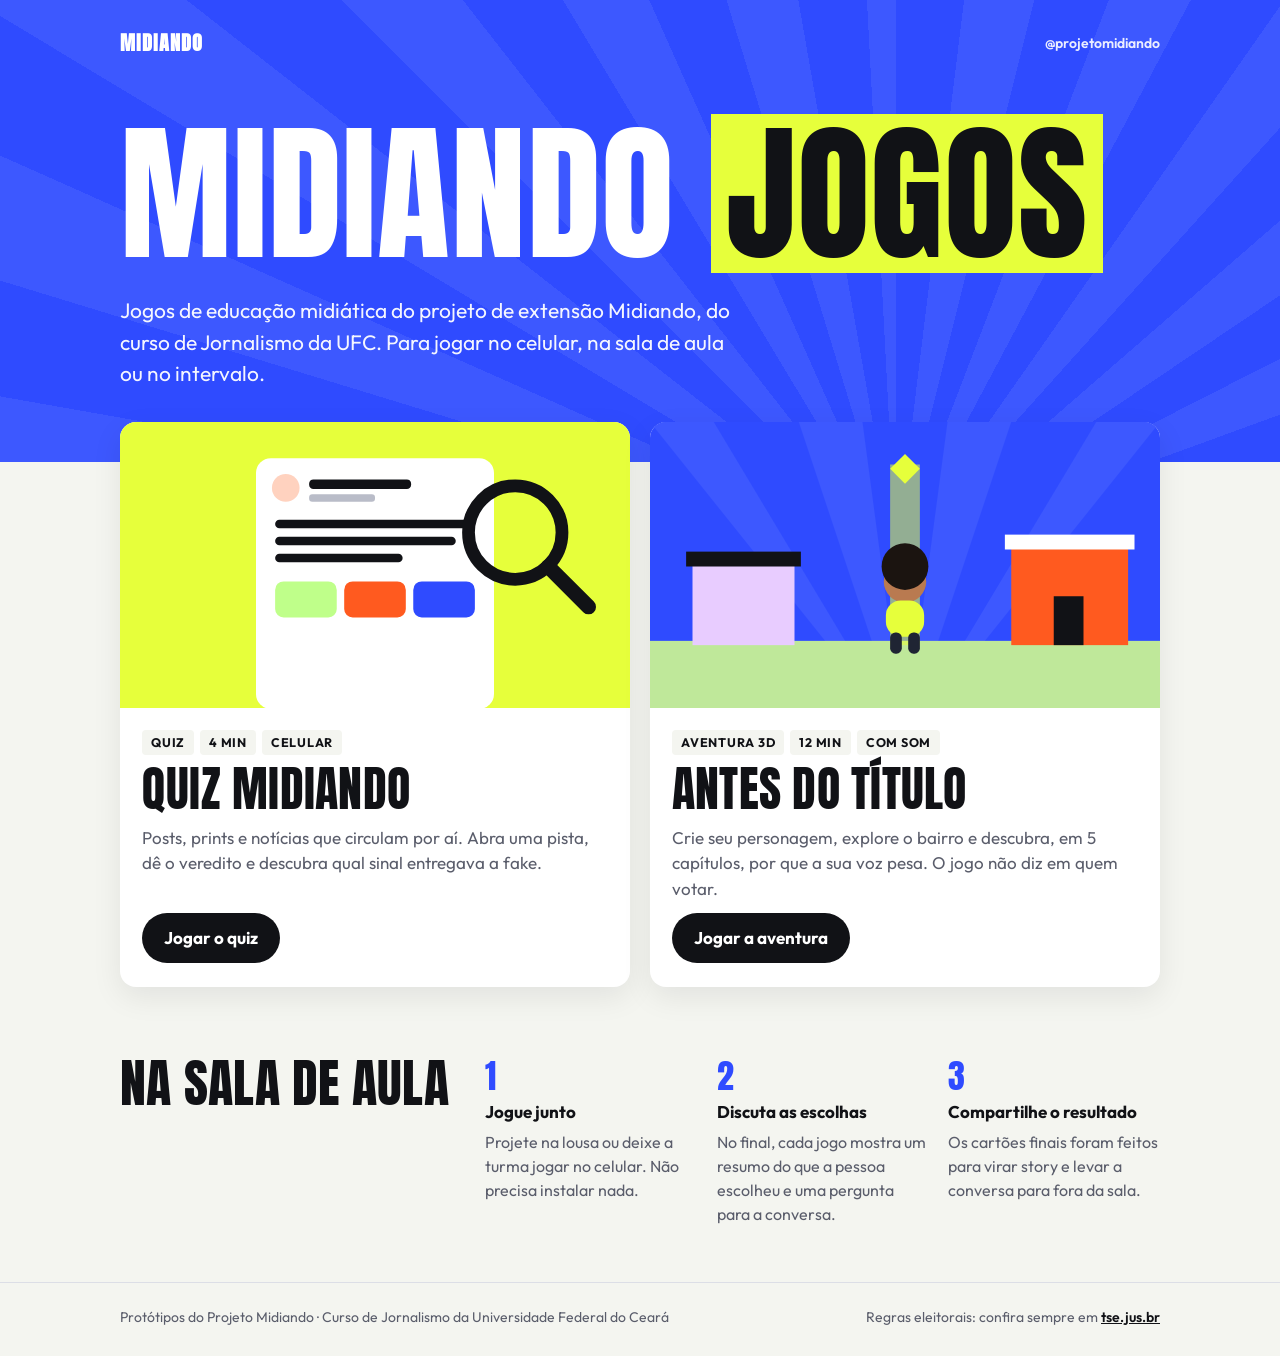
==== index.html @ 6509164a "Add Midiando Jogos site with Quiz Midiando and Antes do Título Co-Authored-By: Claude Opus 5.5 <nore" ====
<!doctype html>
<html lang="pt-BR">
<meta charset="utf-8">
<meta name="viewport" content="width=device-width,initial-scale=1,viewport-fit=cover">
<title>Midiando Jogos</title>
<meta name="description" content="Jogos de educação midiática do projeto de extensão Midiando, do curso de Jornalismo da UFC.">
<meta property="og:title" content="Midiando Jogos">
<meta property="og:description" content="Jogos de educação midiática do projeto de extensão Midiando, do curso de Jornalismo da UFC.">
<meta property="og:type" content="website">
<meta name="theme-color" content="#2F4BFF">
<link rel="icon" href="data:image/svg+xml,%3Csvg xmlns='http://www.w3.org/2000/svg' viewBox='0 0 64 64'%3E%3Crect width='64' height='64' rx='14' fill='%232F4BFF'/%3E%3Crect x='12' y='34' width='40' height='16' fill='%23E6FF3B'/%3E%3Cpath d='M16 30V14h7l9 11 9-11h7v16h-7v-7l-9 10-9-10v7z' fill='%23fff'/%3E%3C/svg%3E">
<link rel="preconnect" href="https://fonts.googleapis.com">
<link rel="preconnect" href="https://fonts.gstatic.com" crossorigin>
<link rel="stylesheet" href="https://fonts.googleapis.com/css2?family=Anton&family=Outfit:wght@400;500;600;700;800&display=swap">
<style>
/* Layout: faixa azul com raios (como os posts do @projetomidiando), dois cartões de jogo lado a lado, bloco curto para professores. */
:root{
  --blue:#2F4BFF; --blue-2:#3D58FF; --lime:#E6FF3B; --orange:#FF5A1F; --green:#BFFF8A;
  --ink:#111216; --ink-2:#5A5D6B; --line:#DCDEE6; --paper:#FFFFFF; --bg:#F4F5F0;
  --f-display:"Anton","Bebas Neue",Impact,"Arial Narrow",sans-serif;
  --f-body:"Outfit",system-ui,-apple-system,"Segoe UI",sans-serif;
  --r:16px;
  color-scheme:light;
}
*{box-sizing:border-box}
html{scroll-behavior:smooth}
body{margin:0;font-family:var(--f-body);font-size:17px;line-height:1.5;color:var(--ink);background:var(--bg)}
a{color:inherit}
a:focus-visible{outline:3px solid var(--blue);outline-offset:3px}
@media (prefers-reduced-motion:reduce){*{animation:none!important;transition:none!important}html{scroll-behavior:auto}}
h1,h2,h3{margin:0;font-family:var(--f-display);font-weight:400;text-transform:uppercase;line-height:.95;letter-spacing:.005em;text-wrap:balance}
p{margin:0}
.wrap{max-width:1080px;margin:0 auto;padding-left:max(20px,env(safe-area-inset-left,0px));padding-right:max(20px,env(safe-area-inset-right,0px))}
.lime{background:var(--lime);color:var(--ink);padding:0 .14em;box-decoration-break:clone;-webkit-box-decoration-break:clone}

.hero{background:repeating-conic-gradient(from 0deg at 70% 120%,var(--blue) 0 7deg,var(--blue-2) 7deg 14deg);color:#fff}
.hero .wrap{padding-block:calc(28px + env(safe-area-inset-top,0px)) 72px;display:flex;flex-direction:column;gap:22px}
.top{display:flex;justify-content:space-between;align-items:center;gap:12px;font-weight:600;font-size:14px}
.top .mark{font-family:var(--f-display);font-size:20px;letter-spacing:.05em}
.top a{text-decoration:none;opacity:.9}
.top a:hover{opacity:1;text-decoration:underline}
.hero h1{font-size:clamp(64px,15vw,150px);margin-top:28px;line-height:1}
.hero h1 .lime{display:inline-block;line-height:1.06;padding:0 .1em;margin-top:.04em}
.hero p{font-size:clamp(17px,2.2vw,21px);max-width:44ch;opacity:.95}

.games{display:grid;grid-template-columns:repeat(2,minmax(0,1fr));gap:20px;margin-top:-40px}
.game{background:var(--paper);border-radius:var(--r);overflow:hidden;display:flex;flex-direction:column;text-decoration:none;box-shadow:0 10px 30px rgba(17,18,22,.08);transition:transform .2s}
.game:hover{transform:translateY(-3px)}
.game .art{aspect-ratio:16/9;line-height:0}
.game .art svg{width:100%;height:100%;display:block}
.game .body{padding:22px 22px 24px;display:flex;flex-direction:column;gap:12px;flex:1}
.meta{display:flex;flex-wrap:wrap;gap:6px}
.meta span{font-size:12.5px;font-weight:700;letter-spacing:.06em;text-transform:uppercase;padding:3px 9px;border-radius:4px;background:var(--bg)}
.game h2{font-size:clamp(36px,5vw,48px)}
.game p{color:var(--ink-2)}
.play{margin-top:auto;align-self:flex-start;display:inline-flex;align-items:center;gap:8px;background:var(--ink);color:#fff;border-radius:999px;padding:12px 22px;font-weight:700}
.game:hover .play{background:var(--blue)}

.aula{display:grid;grid-template-columns:1fr 2fr;gap:28px;padding-block:72px 56px;align-items:start}
.aula h2{font-size:clamp(34px,5vw,52px)}
.points{list-style:none;margin:0;padding:0;display:grid;grid-template-columns:repeat(3,minmax(0,1fr));gap:20px;counter-reset:p}
.points li{counter-increment:p;display:flex;flex-direction:column;gap:6px;min-width:0}
.points li::before{content:counter(p);font-family:var(--f-display);font-size:34px;color:var(--blue);line-height:1}
.points b{font-weight:700}
.points span{color:var(--ink-2);font-size:16px}

footer{border-top:1px solid var(--line)}
footer .wrap{padding-block:24px calc(28px + env(safe-area-inset-bottom,0px));display:flex;flex-wrap:wrap;justify-content:space-between;gap:10px;font-size:14px;color:var(--ink-2)}
footer a{font-weight:600;color:var(--ink)}

@media (max-width:760px){
  .games{grid-template-columns:1fr;margin-top:-32px}
  .aula{grid-template-columns:1fr;padding-block:56px 40px}
  .points{grid-template-columns:1fr}
}
</style>

<header class="hero">
  <div class="wrap">
    <div class="top"><span class="mark">MIDIANDO</span><a href="https://www.instagram.com/projetomidiando/" target="_blank" rel="noopener">@projetomidiando</a></div>
    <h1>Midiando <span class="lime">Jogos</span></h1>
    <p>Jogos de educação midiática do projeto de extensão Midiando, do curso de Jornalismo da UFC. Para jogar no celular, na sala de aula ou no intervalo.</p>
  </div>
</header>

<main class="wrap">
  <section class="games" aria-label="Jogos">
    <a class="game" href="quiz/">
      <div class="art" aria-hidden="true">
        <svg viewBox="0 0 480 270" preserveAspectRatio="xMidYMid slice"><rect width="480" height="270" fill="#E6FF3B"/><rect x="128" y="34" width="224" height="236" rx="14" fill="#fff"/><circle cx="156" cy="62" r="13" fill="#FFD2BF"/><rect x="178" y="54" width="96" height="9" rx="4" fill="#111216"/><rect x="178" y="68" width="62" height="7" rx="3" fill="#B9BCC8"/><rect x="146" y="92" width="188" height="8" rx="4" fill="#111216"/><rect x="146" y="108" width="170" height="8" rx="4" fill="#111216"/><rect x="146" y="124" width="120" height="8" rx="4" fill="#111216"/><rect x="146" y="150" width="58" height="34" rx="8" fill="#BFFF8A"/><rect x="211" y="150" width="58" height="34" rx="8" fill="#FF5A1F"/><rect x="276" y="150" width="58" height="34" rx="8" fill="#2F4BFF"/><circle cx="372" cy="104" r="44" fill="none" stroke="#111216" stroke-width="12"/><path d="M403 136l38 38" stroke="#111216" stroke-width="14" stroke-linecap="round"/></svg>
      </div>
      <div class="body">
        <div class="meta"><span>Quiz</span><span>4 min</span><span>Celular</span></div>
        <h2>Quiz Midiando</h2>
        <p>Posts, prints e notícias que circulam por aí. Abra uma pista, dê o veredito e descubra qual sinal entregava a fake.</p>
        <span class="play">Jogar o quiz</span>
      </div>
    </a>
    <a class="game" href="antes-do-titulo/">
      <div class="art" aria-hidden="true">
        <svg viewBox="0 0 480 270" preserveAspectRatio="xMidYMid slice"><rect width="480" height="270" fill="#2F4BFF"/><g fill="#3D58FF"><path d="M240 300 0 0h60z"/><path d="M240 300 140 0h60z"/><path d="M240 300 280 0h60z"/><path d="M240 300 420 0h60z"/></g><rect x="0" y="206" width="480" height="64" fill="#BFE89A"/><rect x="40" y="132" width="96" height="78" fill="#E8CCFF"/><rect x="34" y="122" width="108" height="14" fill="#111216"/><rect x="340" y="116" width="110" height="94" fill="#FF5A1F"/><rect x="334" y="106" width="122" height="14" fill="#fff"/><rect x="380" y="164" width="28" height="46" fill="#111216"/><rect x="226" y="40" width="28" height="170" fill="#E6FF3B" opacity=".55"/><path d="M240 30l14 14-14 14-14-14z" fill="#E6FF3B"/><circle cx="240" cy="150" r="20" fill="#B97A50"/><circle cx="240" cy="136" r="22" fill="#1B1410"/><rect x="222" y="168" width="36" height="34" rx="14" fill="#E6FF3B"/><rect x="226" y="198" width="11" height="20" rx="5" fill="#1F2433"/><rect x="243" y="198" width="11" height="20" rx="5" fill="#1F2433"/></svg>
      </div>
      <div class="body">
        <div class="meta"><span>Aventura 3D</span><span>12 min</span><span>Com som</span></div>
        <h2>Antes do Título</h2>
        <p>Crie seu personagem, explore o bairro e descubra, em 5 capítulos, por que a sua voz pesa. O jogo não diz em quem votar.</p>
        <span class="play">Jogar a aventura</span>
      </div>
    </a>
  </section>

  <section class="aula">
    <h2>Na sala de aula</h2>
    <ol class="points">
      <li><b>Jogue junto</b><span>Projete na lousa ou deixe a turma jogar no celular. Não precisa instalar nada.</span></li>
      <li><b>Discuta as escolhas</b><span>No final, cada jogo mostra um resumo do que a pessoa escolheu e uma pergunta para a conversa.</span></li>
      <li><b>Compartilhe o resultado</b><span>Os cartões finais foram feitos para virar story e levar a conversa para fora da sala.</span></li>
    </ol>
  </section>
</main>

<footer>
  <div class="wrap">
    <span>Protótipos do Projeto Midiando · Curso de Jornalismo da Universidade Federal do Ceará</span>
    <span>Regras eleitorais: confira sempre em <a href="https://www.tse.jus.br" target="_blank" rel="noopener">tse.jus.br</a></span>
  </div>
</footer>
</html>
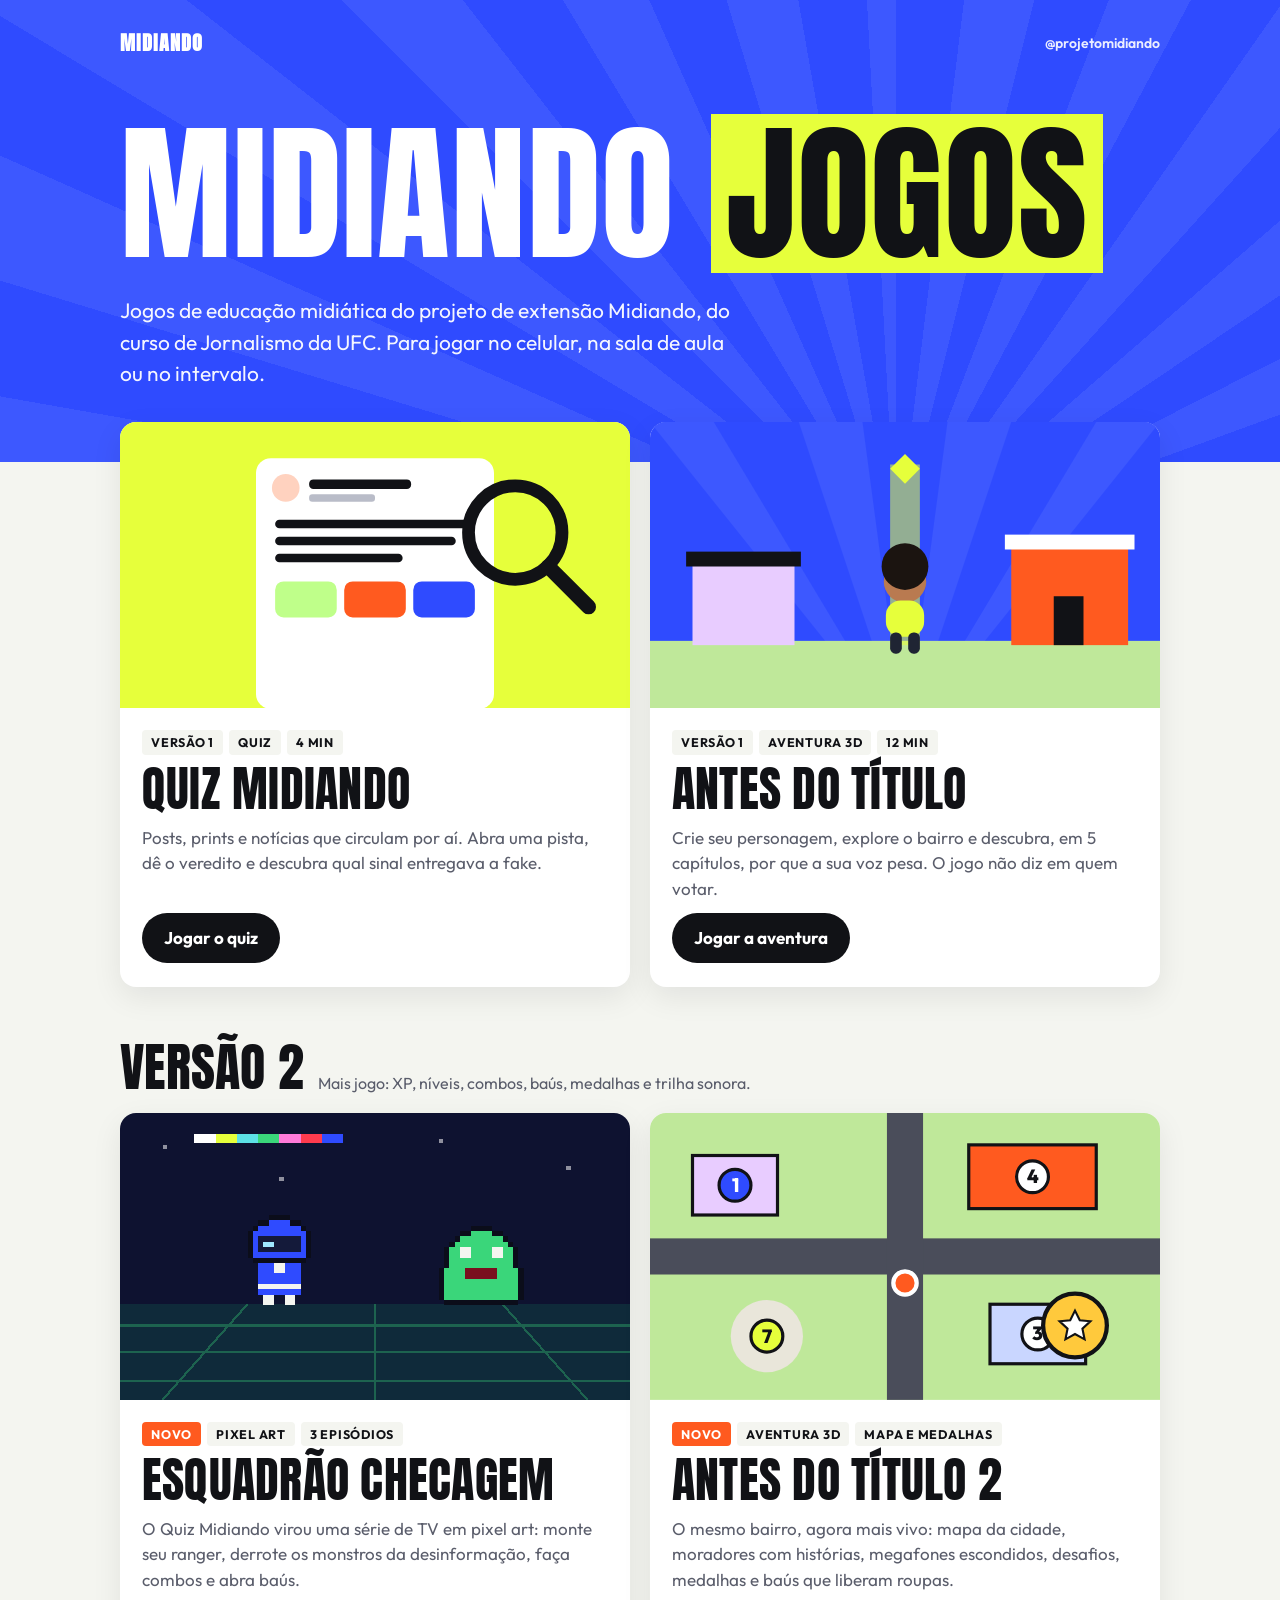
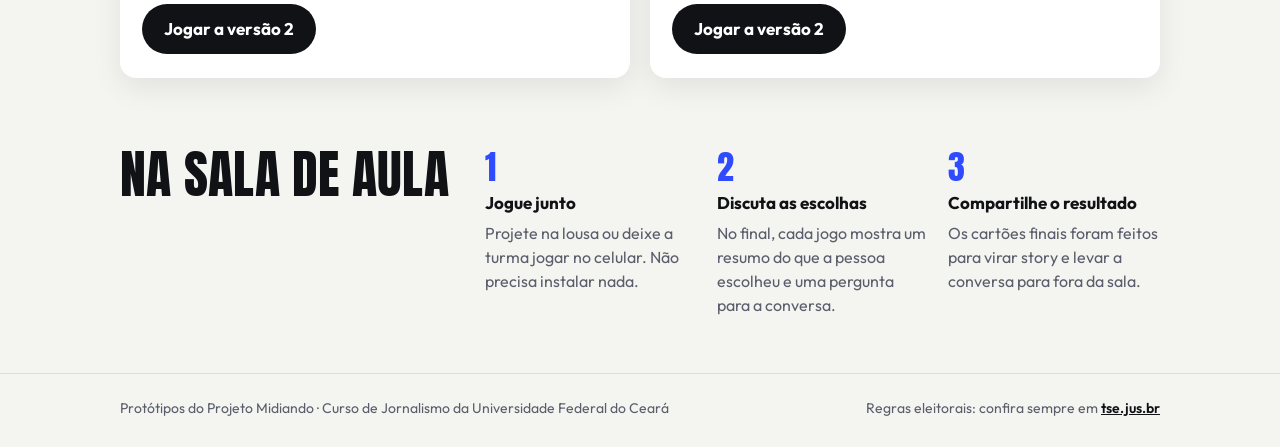
==== commit 7d50e238: "Add version 2 of both games Esquadrão Checagem: pixel-art take on the quiz with episodes, hearts, XP" ====
--- a/index.html
+++ b/index.html
@@ -68,8 +68,14 @@
 footer .wrap{padding-block:24px calc(28px + env(safe-area-inset-bottom,0px));display:flex;flex-wrap:wrap;justify-content:space-between;gap:10px;font-size:14px;color:var(--ink-2)}
 footer a{font-weight:600;color:var(--ink)}
 
+.ver{display:flex;align-items:baseline;gap:14px;flex-wrap:wrap;margin:56px 0 18px}
+.ver h2{font-size:clamp(34px,5vw,52px)}
+.ver p{color:var(--ink-2);font-size:16px}
+.games.v2{margin-top:0}
+.new{background:var(--orange)!important;color:#fff}
 @media (max-width:760px){
   .games{grid-template-columns:1fr;margin-top:-32px}
+  .games.v2{margin-top:0}
   .aula{grid-template-columns:1fr;padding-block:56px 40px}
   .points{grid-template-columns:1fr}
 }
@@ -90,7 +96,7 @@
         <svg viewBox="0 0 480 270" preserveAspectRatio="xMidYMid slice"><rect width="480" height="270" fill="#E6FF3B"/><rect x="128" y="34" width="224" height="236" rx="14" fill="#fff"/><circle cx="156" cy="62" r="13" fill="#FFD2BF"/><rect x="178" y="54" width="96" height="9" rx="4" fill="#111216"/><rect x="178" y="68" width="62" height="7" rx="3" fill="#B9BCC8"/><rect x="146" y="92" width="188" height="8" rx="4" fill="#111216"/><rect x="146" y="108" width="170" height="8" rx="4" fill="#111216"/><rect x="146" y="124" width="120" height="8" rx="4" fill="#111216"/><rect x="146" y="150" width="58" height="34" rx="8" fill="#BFFF8A"/><rect x="211" y="150" width="58" height="34" rx="8" fill="#FF5A1F"/><rect x="276" y="150" width="58" height="34" rx="8" fill="#2F4BFF"/><circle cx="372" cy="104" r="44" fill="none" stroke="#111216" stroke-width="12"/><path d="M403 136l38 38" stroke="#111216" stroke-width="14" stroke-linecap="round"/></svg>
       </div>
       <div class="body">
-        <div class="meta"><span>Quiz</span><span>4 min</span><span>Celular</span></div>
+        <div class="meta"><span>Versão 1</span><span>Quiz</span><span>4 min</span></div>
         <h2>Quiz Midiando</h2>
         <p>Posts, prints e notícias que circulam por aí. Abra uma pista, dê o veredito e descubra qual sinal entregava a fake.</p>
         <span class="play">Jogar o quiz</span>
@@ -101,10 +107,36 @@
         <svg viewBox="0 0 480 270" preserveAspectRatio="xMidYMid slice"><rect width="480" height="270" fill="#2F4BFF"/><g fill="#3D58FF"><path d="M240 300 0 0h60z"/><path d="M240 300 140 0h60z"/><path d="M240 300 280 0h60z"/><path d="M240 300 420 0h60z"/></g><rect x="0" y="206" width="480" height="64" fill="#BFE89A"/><rect x="40" y="132" width="96" height="78" fill="#E8CCFF"/><rect x="34" y="122" width="108" height="14" fill="#111216"/><rect x="340" y="116" width="110" height="94" fill="#FF5A1F"/><rect x="334" y="106" width="122" height="14" fill="#fff"/><rect x="380" y="164" width="28" height="46" fill="#111216"/><rect x="226" y="40" width="28" height="170" fill="#E6FF3B" opacity=".55"/><path d="M240 30l14 14-14 14-14-14z" fill="#E6FF3B"/><circle cx="240" cy="150" r="20" fill="#B97A50"/><circle cx="240" cy="136" r="22" fill="#1B1410"/><rect x="222" y="168" width="36" height="34" rx="14" fill="#E6FF3B"/><rect x="226" y="198" width="11" height="20" rx="5" fill="#1F2433"/><rect x="243" y="198" width="11" height="20" rx="5" fill="#1F2433"/></svg>
       </div>
       <div class="body">
-        <div class="meta"><span>Aventura 3D</span><span>12 min</span><span>Com som</span></div>
+        <div class="meta"><span>Versão 1</span><span>Aventura 3D</span><span>12 min</span></div>
         <h2>Antes do Título</h2>
         <p>Crie seu personagem, explore o bairro e descubra, em 5 capítulos, por que a sua voz pesa. O jogo não diz em quem votar.</p>
         <span class="play">Jogar a aventura</span>
+      </div>
+    </a>
+  </section>
+
+  <div class="ver"><h2>Versão 2</h2><p>Mais jogo: XP, níveis, combos, baús, medalhas e trilha sonora.</p></div>
+  <section class="games v2" aria-label="Jogos versão 2">
+    <a class="game" href="v2/quiz/">
+      <div class="art" aria-hidden="true">
+        <svg viewBox="0 0 480 270" preserveAspectRatio="xMidYMid slice" shape-rendering="crispEdges"><rect width="480" height="270" fill="#0E1230"/><g fill="#ffffff88"><rect x="40" y="30" width="4" height="4"/><rect x="420" y="50" width="4" height="4"/><rect x="300" y="24" width="4" height="4"/><rect x="150" y="60" width="4" height="4"/></g><rect y="180" width="480" height="90" fill="#0F2A3A"/><g stroke="#3AD67A55" stroke-width="2"><path d="M0 200h480M0 225h480M0 252h480M120 180 40 270M240 180v90M360 180l80 90"/></g><rect x="70" y="20" width="20" height="8" fill="#fff"/><rect x="90" y="20" width="20" height="8" fill="#E6FF3B"/><rect x="110" y="20" width="20" height="8" fill="#5CE1E6"/><rect x="130" y="20" width="20" height="8" fill="#3AD67A"/><rect x="150" y="20" width="20" height="8" fill="#FF7AD9"/><rect x="170" y="20" width="20" height="8" fill="#FF3B4E"/><rect x="190" y="20" width="20" height="8" fill="#2F4BFF"/><g transform="translate(110 96) scale(5)"><path fill="#0B0D1A" d="M6 0h4v1h2v1h1v1h1v5h-1v1H3V8H2V3h1V2h1V1h2z"/><path fill="#2F4BFF" d="M6 1h4v1h2v1h1v5H3V3h1V2h2z"/><path fill="#141A3A" d="M4 4h8v3H4z"/><path fill="#9FE8FF" d="M5 5h2v1H5z"/><path fill="#2F4BFF" d="M4 9h8v6H4z"/><path fill="#F4F5F0" d="M7 9h2v2H7zM4 13h8v1H4zM5 15h2v2H5zM9 15h2v2H9z"/></g><g transform="translate(300 106) scale(5)"><path fill="#0B0D1A" d="M6 0h4v1h2v1h1v1h1v1h1v4h1v6h-1v1H1v-1H0V8h1V4h1V3h1V2h1V1h2z"/><path fill="#3AD67A" d="M6 1h4v1h2v1h1v1h1v4h1v6H1V8h1V4h1V3h1V2h2z"/><path fill="#F4F5F0" d="M4 4h2v2H4zM10 4h2v2h-2z"/><path fill="#7A0F1E" d="M5 8h6v2H5z"/></g></svg>
+      </div>
+      <div class="body">
+        <div class="meta"><span class="new">Novo</span><span>Pixel art</span><span>3 episódios</span></div>
+        <h2>Esquadrão Checagem</h2>
+        <p>O Quiz Midiando virou uma série de TV em pixel art: monte seu ranger, derrote os monstros da desinformação, faça combos e abra baús.</p>
+        <span class="play">Jogar a versão 2</span>
+      </div>
+    </a>
+    <a class="game" href="v2/antes-do-titulo/">
+      <div class="art" aria-hidden="true">
+        <svg viewBox="0 0 480 270" preserveAspectRatio="xMidYMid slice"><rect width="480" height="270" fill="#BFE89A"/><rect x="0" y="118" width="480" height="34" fill="#4A4D5A"/><rect x="223" y="0" width="34" height="270" fill="#4A4D5A"/><rect x="40" y="40" width="80" height="56" fill="#E8CCFF" stroke="#111216" stroke-width="3"/><rect x="300" y="30" width="120" height="60" fill="#FF5A1F" stroke="#111216" stroke-width="3"/><circle cx="110" cy="210" r="34" fill="#E9E6DA"/><rect x="320" y="180" width="90" height="56" fill="#C9D6FF" stroke="#111216" stroke-width="3"/><g font-family="Outfit,sans-serif" font-weight="800" font-size="18" text-anchor="middle"><circle cx="80" cy="68" r="15" fill="#2F4BFF" stroke="#111216" stroke-width="3"/><text x="80" y="74" fill="#fff">1</text><circle cx="360" cy="60" r="15" fill="#fff" stroke="#111216" stroke-width="3"/><text x="360" y="66" fill="#111216">4</text><circle cx="110" cy="210" r="15" fill="#E6FF3B" stroke="#111216" stroke-width="3"/><text x="110" y="216" fill="#111216">7</text><circle cx="365" cy="208" r="15" fill="#fff" stroke="#111216" stroke-width="3"/><text x="365" y="214" fill="#111216">3</text></g><circle cx="240" cy="160" r="11" fill="#FF5A1F" stroke="#fff" stroke-width="4"/><g transform="translate(400 200)"><circle r="30" fill="#FFC93C" stroke="#111216" stroke-width="4"/><path d="M0-14l4.5 9 10 1-7.5 7 2 10L0 8l-9 5 2-10-7.5-7 10-1z" fill="#fff" stroke="#111216" stroke-width="2"/></g></svg>
+      </div>
+      <div class="body">
+        <div class="meta"><span class="new">Novo</span><span>Aventura 3D</span><span>Mapa e medalhas</span></div>
+        <h2>Antes do Título 2</h2>
+        <p>O mesmo bairro, agora mais vivo: mapa da cidade, moradores com histórias, megafones escondidos, desafios, medalhas e baús que liberam roupas.</p>
+        <span class="play">Jogar a versão 2</span>
       </div>
     </a>
   </section>
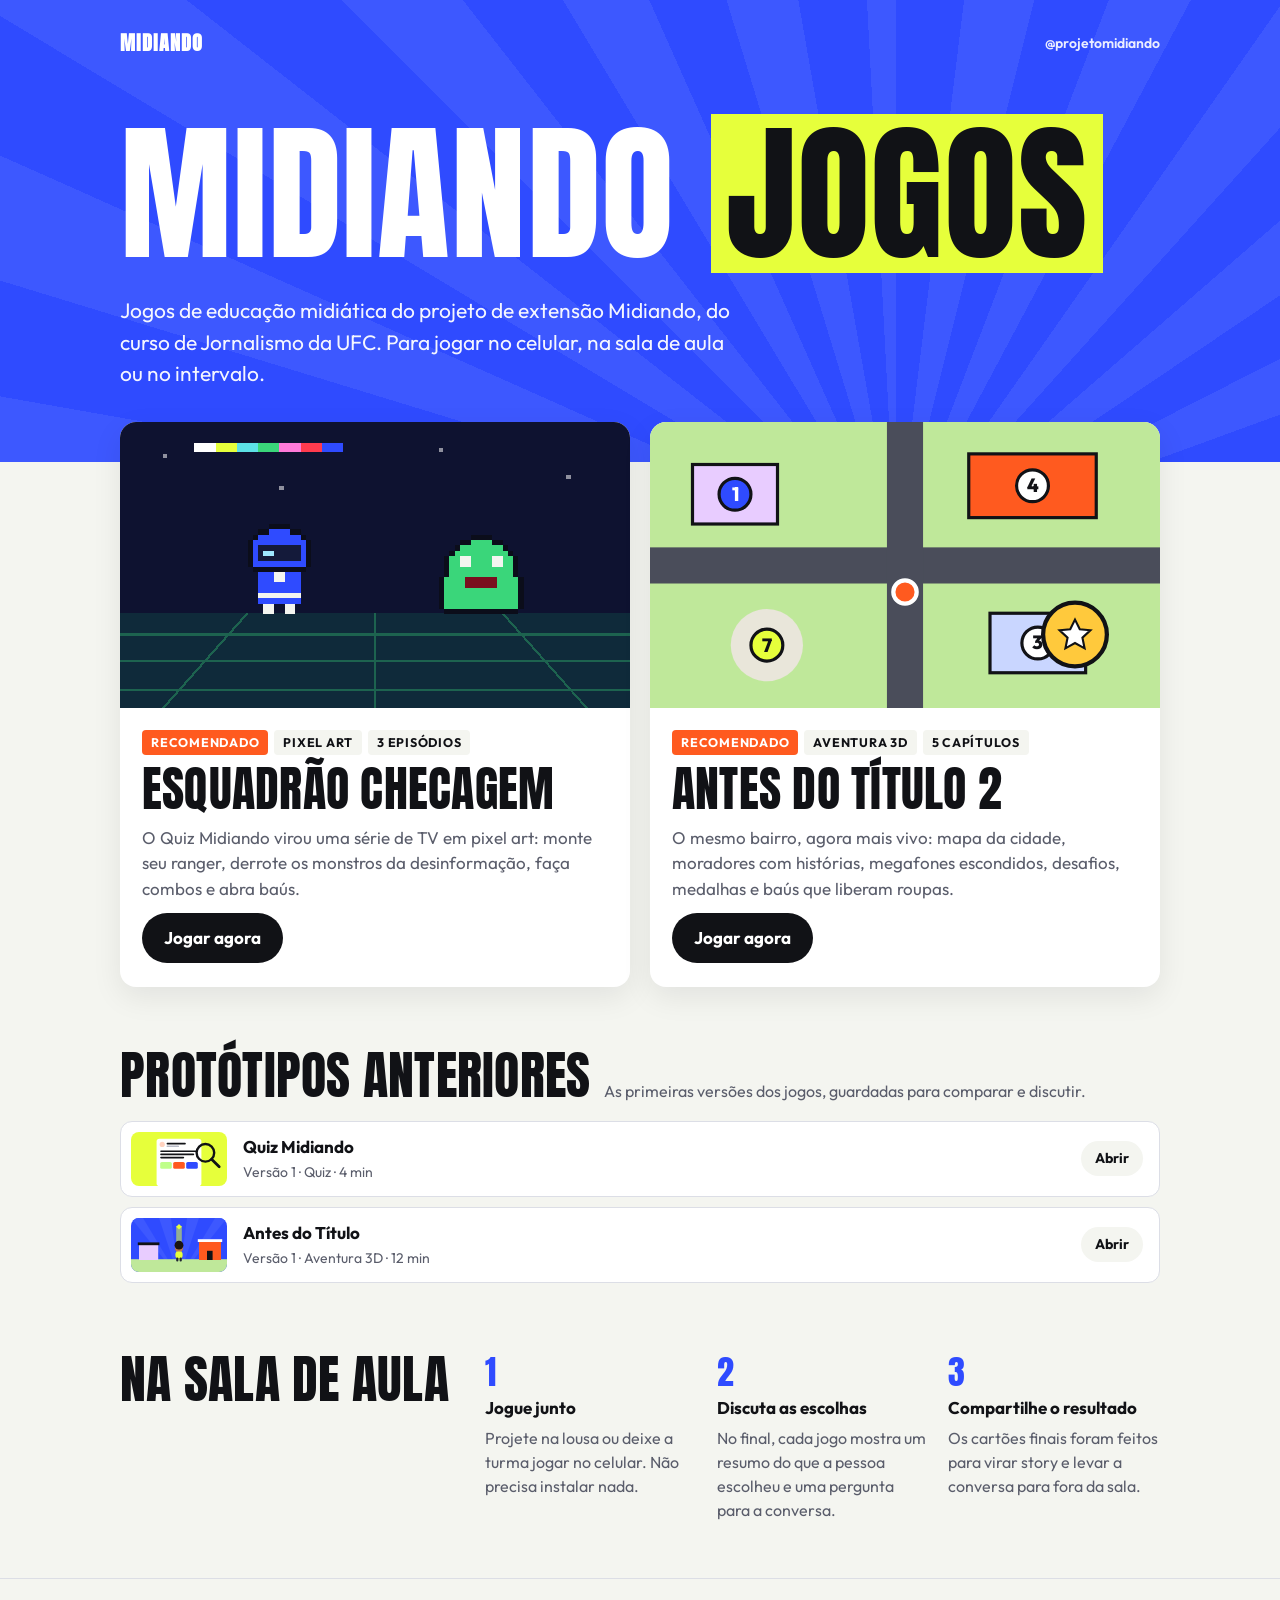
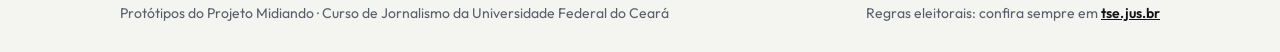
==== commit 26791404: "Landing: feature version 2, list earlier prototypes below Co-Authored-By: Claude Opus 5.5 <noreply@a" ====
--- a/index.html
+++ b/index.html
@@ -13,7 +13,7 @@
 <link rel="preconnect" href="https://fonts.gstatic.com" crossorigin>
 <link rel="stylesheet" href="https://fonts.googleapis.com/css2?family=Anton&family=Outfit:wght@400;500;600;700;800&display=swap">
 <style>
-/* Layout: faixa azul com raios (como os posts do @projetomidiando), dois cartões de jogo lado a lado, bloco curto para professores. */
+/* Layout: faixa azul com raios (como os posts do @projetomidiando), as versões recomendadas em destaque, lista de protótipos anteriores, bloco curto para professores. */
 :root{
   --blue:#2F4BFF; --blue-2:#3D58FF; --lime:#E6FF3B; --orange:#FF5A1F; --green:#BFFF8A;
   --ink:#111216; --ink-2:#5A5D6B; --line:#DCDEE6; --paper:#FFFFFF; --bg:#F4F5F0;
@@ -71,13 +71,25 @@
 .ver{display:flex;align-items:baseline;gap:14px;flex-wrap:wrap;margin:56px 0 18px}
 .ver h2{font-size:clamp(34px,5vw,52px)}
 .ver p{color:var(--ink-2);font-size:16px}
-.games.v2{margin-top:0}
 .new{background:var(--orange)!important;color:#fff}
+
+.protos .ver{margin-top:64px}
+.plist{list-style:none;margin:0;padding:0;display:flex;flex-direction:column;gap:10px}
+.plist a{display:flex;align-items:center;gap:16px;padding:10px 16px 10px 10px;background:var(--paper);border:1px solid var(--line);border-radius:12px;text-decoration:none;transition:border-color .2s}
+.plist a:hover{border-color:var(--ink)}
+.thumb{flex:0 0 auto;width:96px;aspect-ratio:16/9;border-radius:8px;overflow:hidden;line-height:0}
+.thumb svg{width:100%;height:100%;display:block}
+.pinfo{display:flex;flex-direction:column;gap:2px;min-width:0;flex:1}
+.pinfo b{font-weight:700}
+.pinfo span{font-size:14px;color:var(--ink-2)}
+.go{font-weight:700;font-size:14px;padding:7px 14px;border-radius:999px;background:var(--bg)}
+.plist a:hover .go{background:var(--ink);color:#fff}
 @media (max-width:760px){
   .games{grid-template-columns:1fr;margin-top:-32px}
-  .games.v2{margin-top:0}
   .aula{grid-template-columns:1fr;padding-block:56px 40px}
   .points{grid-template-columns:1fr}
+  .plist a{gap:12px;padding-right:12px}
+  .thumb{width:72px}
 }
 </style>
 
@@ -90,42 +102,16 @@
 </header>
 
 <main class="wrap">
-  <section class="games" aria-label="Jogos">
-    <a class="game" href="quiz/">
-      <div class="art" aria-hidden="true">
-        <svg viewBox="0 0 480 270" preserveAspectRatio="xMidYMid slice"><rect width="480" height="270" fill="#E6FF3B"/><rect x="128" y="34" width="224" height="236" rx="14" fill="#fff"/><circle cx="156" cy="62" r="13" fill="#FFD2BF"/><rect x="178" y="54" width="96" height="9" rx="4" fill="#111216"/><rect x="178" y="68" width="62" height="7" rx="3" fill="#B9BCC8"/><rect x="146" y="92" width="188" height="8" rx="4" fill="#111216"/><rect x="146" y="108" width="170" height="8" rx="4" fill="#111216"/><rect x="146" y="124" width="120" height="8" rx="4" fill="#111216"/><rect x="146" y="150" width="58" height="34" rx="8" fill="#BFFF8A"/><rect x="211" y="150" width="58" height="34" rx="8" fill="#FF5A1F"/><rect x="276" y="150" width="58" height="34" rx="8" fill="#2F4BFF"/><circle cx="372" cy="104" r="44" fill="none" stroke="#111216" stroke-width="12"/><path d="M403 136l38 38" stroke="#111216" stroke-width="14" stroke-linecap="round"/></svg>
-      </div>
-      <div class="body">
-        <div class="meta"><span>Versão 1</span><span>Quiz</span><span>4 min</span></div>
-        <h2>Quiz Midiando</h2>
-        <p>Posts, prints e notícias que circulam por aí. Abra uma pista, dê o veredito e descubra qual sinal entregava a fake.</p>
-        <span class="play">Jogar o quiz</span>
-      </div>
-    </a>
-    <a class="game" href="antes-do-titulo/">
-      <div class="art" aria-hidden="true">
-        <svg viewBox="0 0 480 270" preserveAspectRatio="xMidYMid slice"><rect width="480" height="270" fill="#2F4BFF"/><g fill="#3D58FF"><path d="M240 300 0 0h60z"/><path d="M240 300 140 0h60z"/><path d="M240 300 280 0h60z"/><path d="M240 300 420 0h60z"/></g><rect x="0" y="206" width="480" height="64" fill="#BFE89A"/><rect x="40" y="132" width="96" height="78" fill="#E8CCFF"/><rect x="34" y="122" width="108" height="14" fill="#111216"/><rect x="340" y="116" width="110" height="94" fill="#FF5A1F"/><rect x="334" y="106" width="122" height="14" fill="#fff"/><rect x="380" y="164" width="28" height="46" fill="#111216"/><rect x="226" y="40" width="28" height="170" fill="#E6FF3B" opacity=".55"/><path d="M240 30l14 14-14 14-14-14z" fill="#E6FF3B"/><circle cx="240" cy="150" r="20" fill="#B97A50"/><circle cx="240" cy="136" r="22" fill="#1B1410"/><rect x="222" y="168" width="36" height="34" rx="14" fill="#E6FF3B"/><rect x="226" y="198" width="11" height="20" rx="5" fill="#1F2433"/><rect x="243" y="198" width="11" height="20" rx="5" fill="#1F2433"/></svg>
-      </div>
-      <div class="body">
-        <div class="meta"><span>Versão 1</span><span>Aventura 3D</span><span>12 min</span></div>
-        <h2>Antes do Título</h2>
-        <p>Crie seu personagem, explore o bairro e descubra, em 5 capítulos, por que a sua voz pesa. O jogo não diz em quem votar.</p>
-        <span class="play">Jogar a aventura</span>
-      </div>
-    </a>
-  </section>
-
-  <div class="ver"><h2>Versão 2</h2><p>Mais jogo: XP, níveis, combos, baús, medalhas e trilha sonora.</p></div>
-  <section class="games v2" aria-label="Jogos versão 2">
+  <section class="games" aria-label="Jogos recomendados">
     <a class="game" href="v2/quiz/">
       <div class="art" aria-hidden="true">
         <svg viewBox="0 0 480 270" preserveAspectRatio="xMidYMid slice" shape-rendering="crispEdges"><rect width="480" height="270" fill="#0E1230"/><g fill="#ffffff88"><rect x="40" y="30" width="4" height="4"/><rect x="420" y="50" width="4" height="4"/><rect x="300" y="24" width="4" height="4"/><rect x="150" y="60" width="4" height="4"/></g><rect y="180" width="480" height="90" fill="#0F2A3A"/><g stroke="#3AD67A55" stroke-width="2"><path d="M0 200h480M0 225h480M0 252h480M120 180 40 270M240 180v90M360 180l80 90"/></g><rect x="70" y="20" width="20" height="8" fill="#fff"/><rect x="90" y="20" width="20" height="8" fill="#E6FF3B"/><rect x="110" y="20" width="20" height="8" fill="#5CE1E6"/><rect x="130" y="20" width="20" height="8" fill="#3AD67A"/><rect x="150" y="20" width="20" height="8" fill="#FF7AD9"/><rect x="170" y="20" width="20" height="8" fill="#FF3B4E"/><rect x="190" y="20" width="20" height="8" fill="#2F4BFF"/><g transform="translate(110 96) scale(5)"><path fill="#0B0D1A" d="M6 0h4v1h2v1h1v1h1v5h-1v1H3V8H2V3h1V2h1V1h2z"/><path fill="#2F4BFF" d="M6 1h4v1h2v1h1v5H3V3h1V2h2z"/><path fill="#141A3A" d="M4 4h8v3H4z"/><path fill="#9FE8FF" d="M5 5h2v1H5z"/><path fill="#2F4BFF" d="M4 9h8v6H4z"/><path fill="#F4F5F0" d="M7 9h2v2H7zM4 13h8v1H4zM5 15h2v2H5zM9 15h2v2H9z"/></g><g transform="translate(300 106) scale(5)"><path fill="#0B0D1A" d="M6 0h4v1h2v1h1v1h1v1h1v4h1v6h-1v1H1v-1H0V8h1V4h1V3h1V2h1V1h2z"/><path fill="#3AD67A" d="M6 1h4v1h2v1h1v1h1v4h1v6H1V8h1V4h1V3h1V2h2z"/><path fill="#F4F5F0" d="M4 4h2v2H4zM10 4h2v2h-2z"/><path fill="#7A0F1E" d="M5 8h6v2H5z"/></g></svg>
       </div>
       <div class="body">
-        <div class="meta"><span class="new">Novo</span><span>Pixel art</span><span>3 episódios</span></div>
+        <div class="meta"><span class="new">Recomendado</span><span>Pixel art</span><span>3 episódios</span></div>
         <h2>Esquadrão Checagem</h2>
         <p>O Quiz Midiando virou uma série de TV em pixel art: monte seu ranger, derrote os monstros da desinformação, faça combos e abra baús.</p>
-        <span class="play">Jogar a versão 2</span>
+        <span class="play">Jogar agora</span>
       </div>
     </a>
     <a class="game" href="v2/antes-do-titulo/">
@@ -133,12 +119,20 @@
         <svg viewBox="0 0 480 270" preserveAspectRatio="xMidYMid slice"><rect width="480" height="270" fill="#BFE89A"/><rect x="0" y="118" width="480" height="34" fill="#4A4D5A"/><rect x="223" y="0" width="34" height="270" fill="#4A4D5A"/><rect x="40" y="40" width="80" height="56" fill="#E8CCFF" stroke="#111216" stroke-width="3"/><rect x="300" y="30" width="120" height="60" fill="#FF5A1F" stroke="#111216" stroke-width="3"/><circle cx="110" cy="210" r="34" fill="#E9E6DA"/><rect x="320" y="180" width="90" height="56" fill="#C9D6FF" stroke="#111216" stroke-width="3"/><g font-family="Outfit,sans-serif" font-weight="800" font-size="18" text-anchor="middle"><circle cx="80" cy="68" r="15" fill="#2F4BFF" stroke="#111216" stroke-width="3"/><text x="80" y="74" fill="#fff">1</text><circle cx="360" cy="60" r="15" fill="#fff" stroke="#111216" stroke-width="3"/><text x="360" y="66" fill="#111216">4</text><circle cx="110" cy="210" r="15" fill="#E6FF3B" stroke="#111216" stroke-width="3"/><text x="110" y="216" fill="#111216">7</text><circle cx="365" cy="208" r="15" fill="#fff" stroke="#111216" stroke-width="3"/><text x="365" y="214" fill="#111216">3</text></g><circle cx="240" cy="160" r="11" fill="#FF5A1F" stroke="#fff" stroke-width="4"/><g transform="translate(400 200)"><circle r="30" fill="#FFC93C" stroke="#111216" stroke-width="4"/><path d="M0-14l4.5 9 10 1-7.5 7 2 10L0 8l-9 5 2-10-7.5-7 10-1z" fill="#fff" stroke="#111216" stroke-width="2"/></g></svg>
       </div>
       <div class="body">
-        <div class="meta"><span class="new">Novo</span><span>Aventura 3D</span><span>Mapa e medalhas</span></div>
+        <div class="meta"><span class="new">Recomendado</span><span>Aventura 3D</span><span>5 capítulos</span></div>
         <h2>Antes do Título 2</h2>
         <p>O mesmo bairro, agora mais vivo: mapa da cidade, moradores com histórias, megafones escondidos, desafios, medalhas e baús que liberam roupas.</p>
-        <span class="play">Jogar a versão 2</span>
+        <span class="play">Jogar agora</span>
       </div>
     </a>
+  </section>
+
+  <section class="protos" aria-labelledby="protos-h">
+    <div class="ver"><h2 id="protos-h">Protótipos anteriores</h2><p>As primeiras versões dos jogos, guardadas para comparar e discutir.</p></div>
+    <ul class="plist">
+      <li><a href="quiz/"><span class="thumb" aria-hidden="true"><svg viewBox="0 0 480 270" preserveAspectRatio="xMidYMid slice"><rect width="480" height="270" fill="#E6FF3B"/><rect x="128" y="34" width="224" height="236" rx="14" fill="#fff"/><circle cx="156" cy="62" r="13" fill="#FFD2BF"/><rect x="178" y="54" width="96" height="9" rx="4" fill="#111216"/><rect x="178" y="68" width="62" height="7" rx="3" fill="#B9BCC8"/><rect x="146" y="92" width="188" height="8" rx="4" fill="#111216"/><rect x="146" y="108" width="170" height="8" rx="4" fill="#111216"/><rect x="146" y="124" width="120" height="8" rx="4" fill="#111216"/><rect x="146" y="150" width="58" height="34" rx="8" fill="#BFFF8A"/><rect x="211" y="150" width="58" height="34" rx="8" fill="#FF5A1F"/><rect x="276" y="150" width="58" height="34" rx="8" fill="#2F4BFF"/><circle cx="372" cy="104" r="44" fill="none" stroke="#111216" stroke-width="12"/><path d="M403 136l38 38" stroke="#111216" stroke-width="14" stroke-linecap="round"/></svg></span><span class="pinfo"><b>Quiz Midiando</b><span>Versão 1 · Quiz · 4 min</span></span><span class="go">Abrir</span></a></li>
+      <li><a href="antes-do-titulo/"><span class="thumb" aria-hidden="true"><svg viewBox="0 0 480 270" preserveAspectRatio="xMidYMid slice"><rect width="480" height="270" fill="#2F4BFF"/><g fill="#3D58FF"><path d="M240 300 0 0h60z"/><path d="M240 300 140 0h60z"/><path d="M240 300 280 0h60z"/><path d="M240 300 420 0h60z"/></g><rect x="0" y="206" width="480" height="64" fill="#BFE89A"/><rect x="40" y="132" width="96" height="78" fill="#E8CCFF"/><rect x="34" y="122" width="108" height="14" fill="#111216"/><rect x="340" y="116" width="110" height="94" fill="#FF5A1F"/><rect x="334" y="106" width="122" height="14" fill="#fff"/><rect x="380" y="164" width="28" height="46" fill="#111216"/><rect x="226" y="40" width="28" height="170" fill="#E6FF3B" opacity=".55"/><path d="M240 30l14 14-14 14-14-14z" fill="#E6FF3B"/><circle cx="240" cy="150" r="20" fill="#B97A50"/><circle cx="240" cy="136" r="22" fill="#1B1410"/><rect x="222" y="168" width="36" height="34" rx="14" fill="#E6FF3B"/><rect x="226" y="198" width="11" height="20" rx="5" fill="#1F2433"/><rect x="243" y="198" width="11" height="20" rx="5" fill="#1F2433"/></svg></span><span class="pinfo"><b>Antes do Título</b><span>Versão 1 · Aventura 3D · 12 min</span></span><span class="go">Abrir</span></a></li>
+    </ul>
   </section>
 
   <section class="aula">
